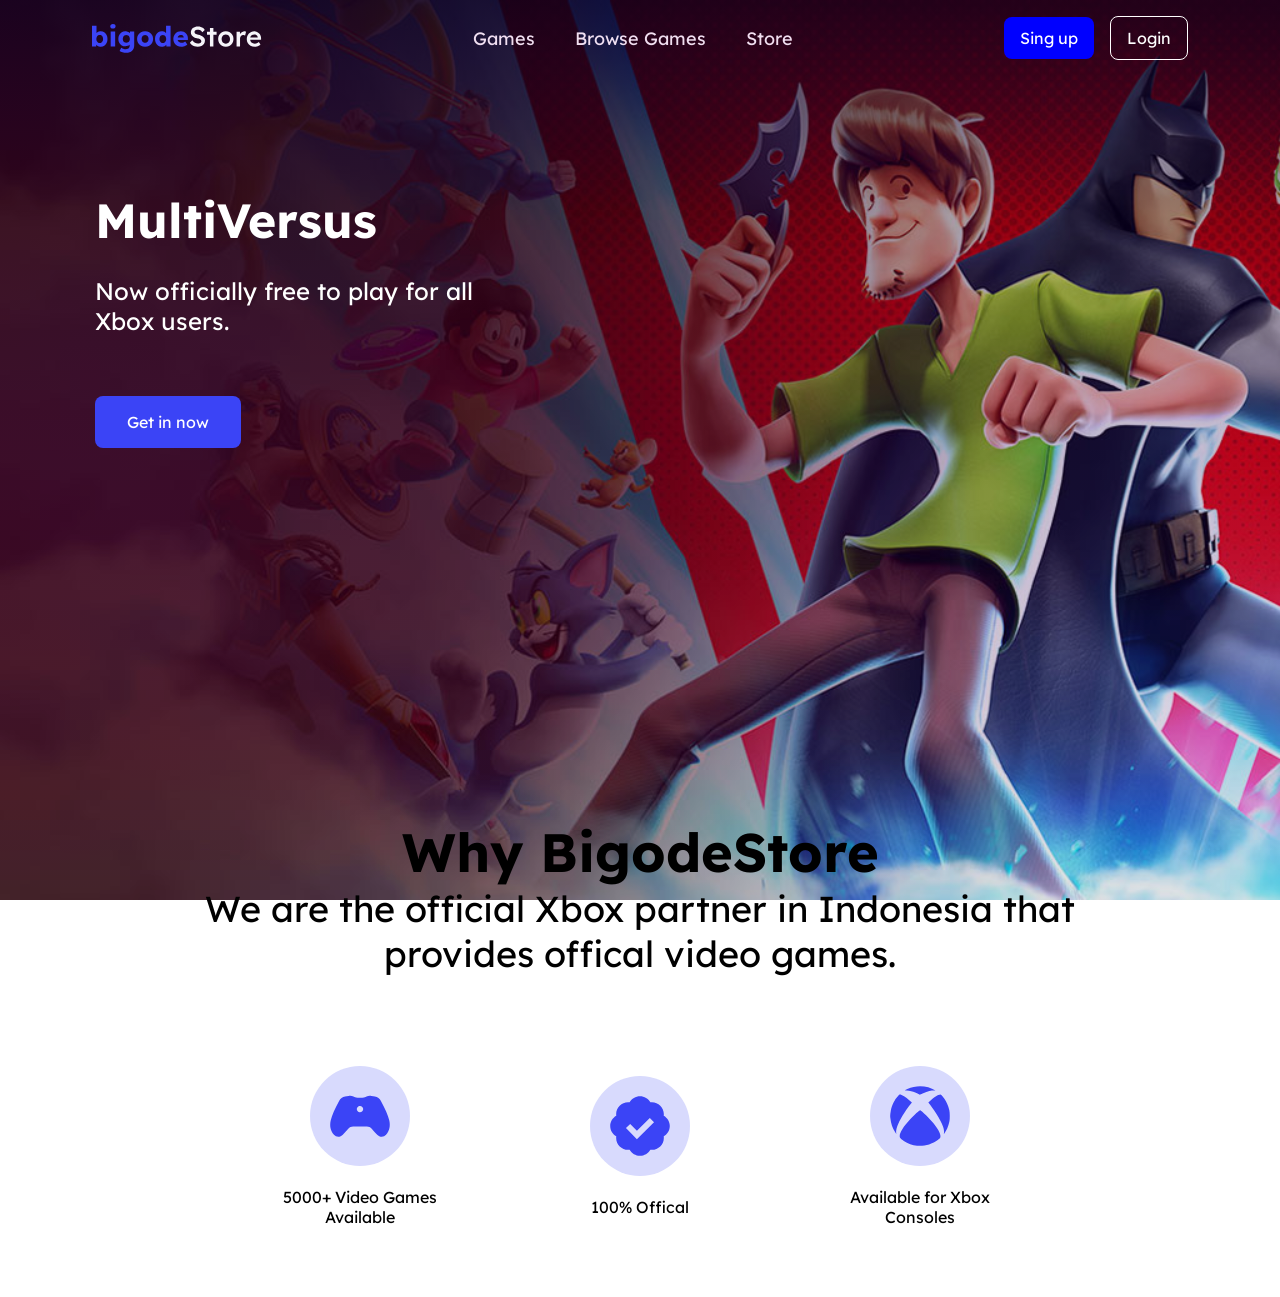
==== Pag-Store-main/pag store/index.html @ 2fd3e4ef "Aula 10 - Pagina Store: clone de pagina de loja com CSS e SVG" ====
<!DOCTYPE html>
<html lang="pt-br">

<head>
    <meta charset="UTF-8">
    <meta name="viewport" content="width=device-width, initial-scale=1.0">
    <title>Pag Store</title>
    <link rel="preconnect" href="https://fonts.googleapis.com">
    <link rel="preconnect" href="https://fonts.gstatic.com" crossorigin>
    <link
        href="https://fonts.googleapis.com/css2?family=Inter:ital,opsz,wght@0,14..32,100..900;1,14..32,100..900&family=Lexend:wght@100..900&display=swap"
        rel="stylesheet">
    <link rel="stylesheet" href="./css/style.css">

</head>

<body>
    <div class="header-section">
        <header>
            <img src="./img/logo.svg" alt="">
            <nav>
                <a href="#">Games</a>
                <a href="#">Browse Games</a>
                <a href="#">Store</a>
            </nav>
            <div class="btns">
                <a href="#">Sing up</a>
                <a href="#">Login</a>
            </div>


        </header>

        <section id="hero">
            <h1>MultiVersus</h1>
            <p>Now officially free to play for all Xbox users.</p>
            <a href="#">Get in now</a>

        </section>

        <main>

            <section id="why-bidogames">
                <div class="title">

                    <h2>Why BigodeStore</h2>
                    <p>We are the official Xbox partner in Indonesia that
                        provides offical video games.
                    </p>
                </div>

                <div class="cards">

                    <div width="280px" class="card">
                        <img src="./img/control.svg" alt="">
                        <p>5000+ Video Games Available</p>
                    </div>
                    <div width="280px" class="card">
                        <img src="./img/check.svg" alt="">
                        <p>100% Offical</p>
                    </div>
                    <div width="280px" class="card">
                        <img src="./img/xbox.svg" alt="">
                        <p>Available for Xbox Consoles</p>
                    </div>

                </div>

            </section>

        </main>
    </div>
</body>

</html>
---- Pag-Store-main/pag store/css/style.css ----
* {
    margin: 0;
    padding: 0;
    box-sizing: border-box;
    text-decoration: none;
    font-family: "Lexend", sans-serif;
    align-items: center;
}

.header-section {
    height: 100vh;
    background-image: url(../img/banner.svg);
    background-repeat: no-repeat;
    background-size: cover;

    & header {
        display: flex;
        justify-content: space-between;
        padding: 16px 92px;
        align-items: center;

        & nav {
            display: flex;
            gap: 40px;

            & a {
                color: #fefe;
                font-size: 18px;
            }
        }

        .btns {
            display: flex;
            gap: 16px;

            & a {
                padding: 11px 16px;
                border-radius: 8px;
                background-color: blue;
                color: #ffffff;
            }

            & a:last-child {
                background-color: transparent;
                border: 1px solid #ffffff;
            }
        }
    }

    & #hero {
        margin-top: 114px;
        margin-left: 95px;
        color: #ffffff;

        & h1 {

            font-size: 48px;
            margin-bottom: 26px;
        }

        & p {

            width: 417px;
            font-size: 24px;
        }

        & a {
            display: inline-block;
            background-color: #3b44f6;
            padding: 16px 32px;
            border-radius: 8px;
            color: #ffffff;
            margin-top: 60px;


        }


    }


}

main {
    & #why-bidogames {
        margin: auto;
        max-width: 915px;
        padding: 70px 0px;
        display: flex;
        flex-direction: column;
        gap: 90px;
        align-items: center;
        text-align: center;
        margin-top: 300px;

        & .title {
            font-size: 36px;
            color: black;

            &h2 {

                margin-bottom: 16px;
            }

            & p {
                font-size: 18px;
                color: #4B4B4B;
                width: 473px;
            }
        }

        & .cards {

            display: flex;
            justify-content: space-between;


            & .card {
                width: 280px;
                display: flex;
                flex-direction: column;
                align-items: center;
                justify-content: center;
                gap: 21px;
            }

            & img {
                width: 100px;

            }

            & p {

                width: 200px;
            }




        }
    }

}
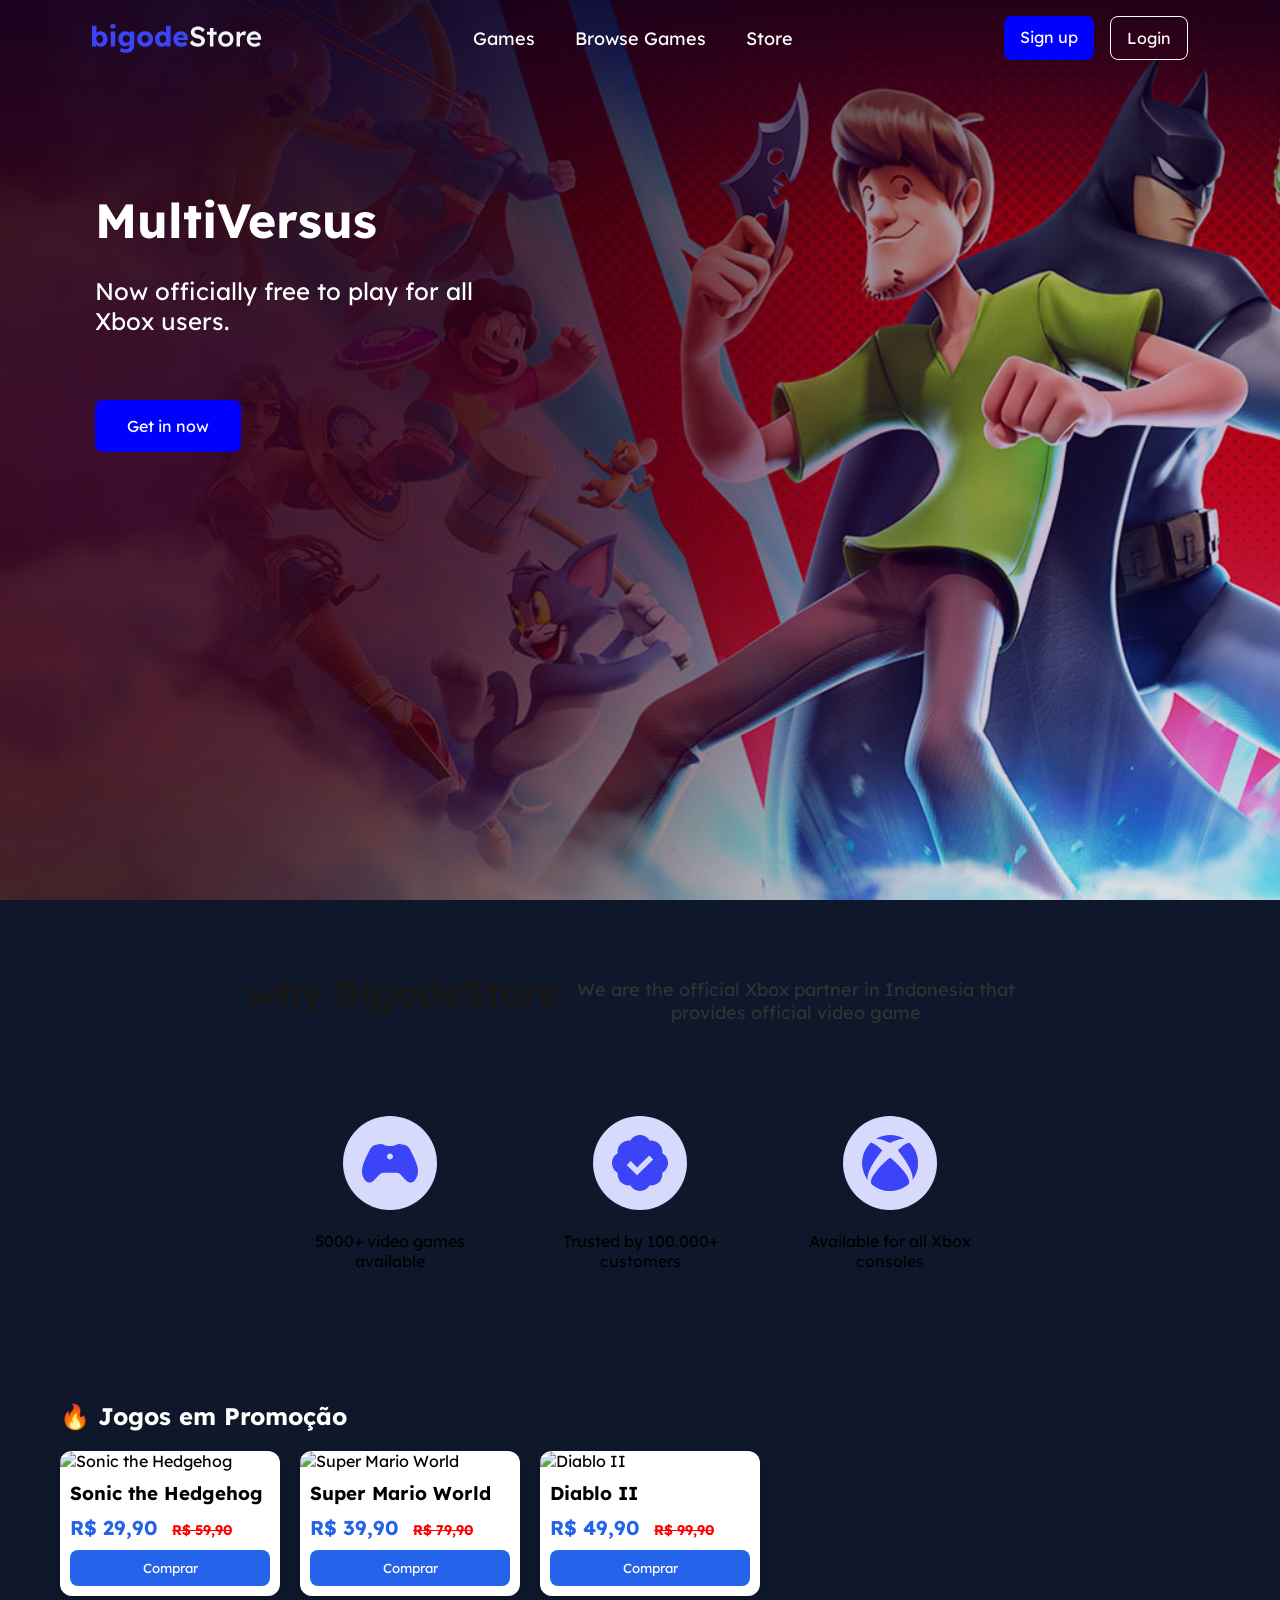
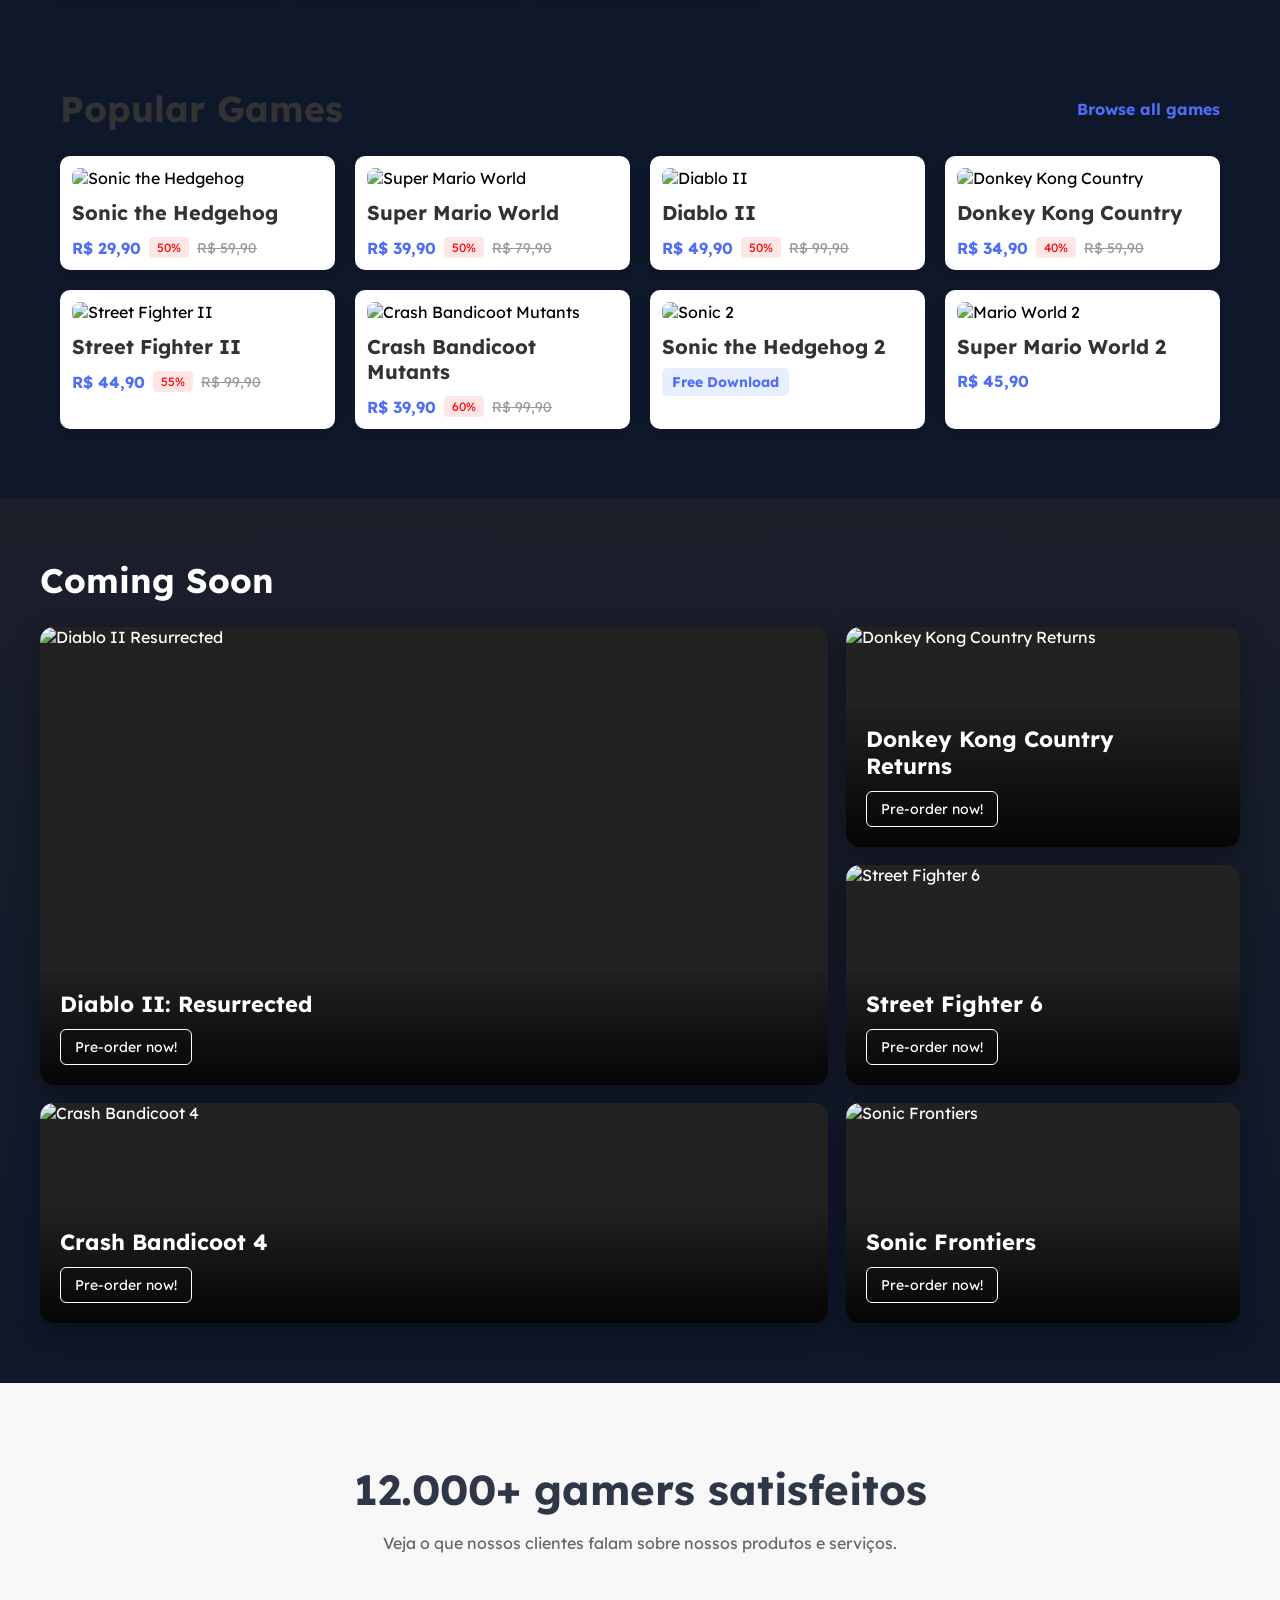
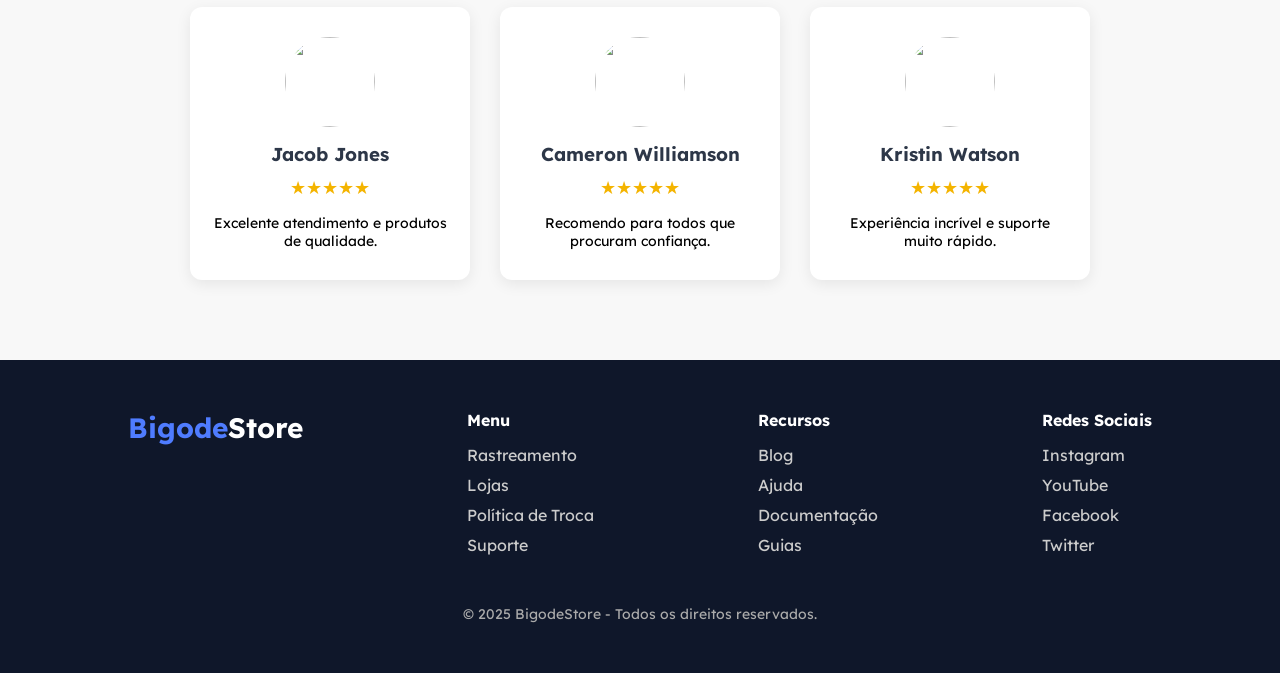
==== commit 25e79990: "Atualizar jogos para classicos (Sonic, Mario, Diablo 2, Donkey Kong, Street Fighter, Crash Bandicoot" ====
--- a/Pag-Store-main/pag store/index.html
+++ b/Pag-Store-main/pag store/index.html
@@ -24,7 +24,7 @@
                 <a href="#">Store</a>
             </nav>
             <div class="btns">
-                <a href="#">Sing up</a>
+                <a href="#">Sign up</a>
                 <a href="#">Login</a>
             </div>
 
@@ -37,39 +37,282 @@
             <a href="#">Get in now</a>
 
         </section>
-
-        <main>
-
-            <section id="why-bidogames">
-                <div class="title">
-
-                    <h2>Why BigodeStore</h2>
-                    <p>We are the official Xbox partner in Indonesia that
-                        provides offical video games.
-                    </p>
+    </div>
+    <main>
+        <section id="why-bigode-store">
+            <div class="title">
+                <h2>why BigodeStore</h2>
+                <p>We are the official Xbox partner in Indonesia that provides official video game</p>
+            </div>
+            <div class="cards">
+                <div class="card">
+                    <img src="./img/icon1.svg" alt="">
+                    <p>5000+ video games available</p>
                 </div>
-
-                <div class="cards">
-
-                    <div width="280px" class="card">
-                        <img src="./img/control.svg" alt="">
-                        <p>5000+ Video Games Available</p>
-                    </div>
-                    <div width="280px" class="card">
-                        <img src="./img/check.svg" alt="">
-                        <p>100% Offical</p>
-                    </div>
-                    <div width="280px" class="card">
-                        <img src="./img/xbox.svg" alt="">
-                        <p>Available for Xbox Consoles</p>
-                    </div>
-
+                <div class="card">
+                    <img src="./img/icon2.svg" alt="">
+                    <p>Trusted by 100.000+ customers</p>
                 </div>
-
-            </section>
-
-        </main>
-    </div>
+                <div class="card">
+                    <img src="./img/icon3.svg" alt="">
+                    <p>Available for all Xbox consoles</p>
+                </div>
+            </div>
+        </section>
+    </main>
+    <section class="promocoes">
+    <h2>🔥 Jogos em Promoção</h2>
+
+    <div class="cards">
+
+        <div class="card">
+            <img src="https://upload.wikimedia.org/wikipedia/en/b/ba/Sonic_the_Hedgehog_1_Genesis.png" alt="Sonic the Hedgehog">
+            <h3>Sonic the Hedgehog</h3>
+            <p class="preco">
+                R$ 29,90
+                <span>R$ 59,90</span>
+            </p>
+            <button>Comprar</button>
+        </div>
+
+        <div class="card">
+            <img src="https://upload.wikimedia.org/wikipedia/en/3/32/Super_Mario_World_Coverart.png" alt="Super Mario World">
+            <h3>Super Mario World</h3>
+            <p class="preco">
+                R$ 39,90
+                <span>R$ 79,90</span>
+            </p>
+            <button>Comprar</button>
+        </div>
+
+        <div class="card">
+            <img src="https://upload.wikimedia.org/wikipedia/en/d/d5/Diablo_II_Coverart.png" alt="Diablo II">
+            <h3>Diablo II</h3>
+            <p class="preco">
+                R$ 49,90
+                <span>R$ 99,90</span>
+            </p>
+            <button>Comprar</button>
+        </div>
+
+    </div>
+</section>
+<section class="popular-games">
+    <div class="title">
+        <h2>Popular Games</h2>
+        <a href="#">Browse all games</a>
+    </div>
+
+    <div class="games-grid">
+
+        <div class="game-card">
+            <img src="https://upload.wikimedia.org/wikipedia/en/b/ba/Sonic_the_Hedgehog_1_Genesis.png" alt="Sonic the Hedgehog">
+            <h3>Sonic the Hedgehog</h3>
+            <div class="price">
+                <span class="new">R$ 29,90</span>
+                <span class="discount">50%</span>
+                <span class="old">R$ 59,90</span>
+            </div>
+        </div>
+
+        <div class="game-card">
+            <img src="https://upload.wikimedia.org/wikipedia/en/3/32/Super_Mario_World_Coverart.png" alt="Super Mario World">
+            <h3>Super Mario World</h3>
+            <div class="price">
+                <span class="new">R$ 39,90</span>
+                <span class="discount">50%</span>
+                <span class="old">R$ 79,90</span>
+            </div>
+        </div>
+
+        <div class="game-card">
+            <img src="https://upload.wikimedia.org/wikipedia/en/d/d5/Diablo_II_Coverart.png" alt="Diablo II">
+            <h3>Diablo II</h3>
+            <div class="price">
+                <span class="new">R$ 49,90</span>
+                <span class="discount">50%</span>
+                <span class="old">R$ 99,90</span>
+            </div>
+        </div>
+
+        <div class="game-card">
+            <img src="https://upload.wikimedia.org/wikipedia/en/1/16/Donkey_Kong_Country_SNES_cover.png" alt="Donkey Kong Country">
+            <h3>Donkey Kong Country</h3>
+            <div class="price">
+                <span class="new">R$ 34,90</span>
+                <span class="discount">40%</span>
+                <span class="old">R$ 59,90</span>
+            </div>
+        </div>
+
+        <div class="game-card">
+            <img src="https://upload.wikimedia.org/wikipedia/en/4/4a/Street_Fighter_II_The_World_Warrior_flyer.png" alt="Street Fighter II">
+            <h3>Street Fighter II</h3>
+            <div class="price">
+                <span class="new">R$ 44,90</span>
+                <span class="discount">55%</span>
+                <span class="old">R$ 99,90</span>
+            </div>
+        </div>
+
+        <div class="game-card">
+            <img src="https://upload.wikimedia.org/wikipedia/en/2/28/Crash_of_the_Titans_Coverart.png" alt="Crash Bandicoot Mutants">
+            <h3>Crash Bandicoot Mutants</h3>
+            <div class="price">
+                <span class="new">R$ 39,90</span>
+                <span class="discount">60%</span>
+                <span class="old">R$ 99,90</span>
+            </div>
+        </div>
+
+        <div class="game-card">
+            <img src="https://upload.wikimedia.org/wikipedia/en/b/ba/Sonic_the_Hedgehog_1_Genesis.png" alt="Sonic 2">
+            <h3>Sonic the Hedgehog 2</h3>
+            <span class="free">Free Download</span>
+        </div>
+
+        <div class="game-card">
+            <img src="https://upload.wikimedia.org/wikipedia/en/3/32/Super_Mario_World_Coverart.png" alt="Mario World 2">
+            <h3>Super Mario World 2</h3>
+            <span class="new">R$ 45,90</span>
+        </div>
+
+    </div>
+</section>
+<section class="coming-soon">
+  <div class="container">
+    <h2>Coming Soon</h2>
+
+    <div class="grid">
+      <div class="card large">
+        <img src="https://upload.wikimedia.org/wikipedia/en/d/d5/Diablo_II_Coverart.png" alt="Diablo II Resurrected">
+        <div class="overlay">
+          <h3>Diablo II: Resurrected</h3>
+          <a href="#">Pre-order now!</a>
+        </div>
+      </div>
+
+      <div class="card small">
+        <img src="https://upload.wikimedia.org/wikipedia/en/1/16/Donkey_Kong_Country_SNES_cover.png" alt="Donkey Kong Country Returns">
+        <div class="overlay">
+          <h3>Donkey Kong Country Returns</h3>
+          <a href="#">Pre-order now!</a>
+        </div>
+      </div>
+
+      <div class="card small">
+        <img src="https://upload.wikimedia.org/wikipedia/en/4/4a/Street_Fighter_II_The_World_Warrior_flyer.png" alt="Street Fighter 6">
+        <div class="overlay">
+          <h3>Street Fighter 6</h3>
+          <a href="#">Pre-order now!</a>
+        </div>
+      </div>
+
+      <div class="card large">
+        <img src="https://upload.wikimedia.org/wikipedia/en/2/28/Crash_of_the_Titans_Coverart.png" alt="Crash Bandicoot 4">
+        <div class="overlay">
+          <h3>Crash Bandicoot 4</h3>
+          <a href="#">Pre-order now!</a>
+        </div>
+      </div>
+
+      <div class="card small">
+        <img src="https://upload.wikimedia.org/wikipedia/en/b/ba/Sonic_the_Hedgehog_1_Genesis.png" alt="Sonic Frontiers">
+        <div class="overlay">
+          <h3>Sonic Frontiers</h3>
+          <a href="#">Pre-order now!</a>
+        </div>
+      </div>
+    </div>
+  </div>
+</section>
+<section class="testimonials">
+
+    <h1>12.000+ gamers satisfeitos</h1>
+
+    <p>
+        Veja o que nossos clientes falam sobre nossos produtos
+        e serviços.
+    </p>
+
+    <div class="cards">
+
+        <div class="card">
+            <img src="https://i.pravatar.cc/150?img=1" alt="">
+            <h3>Jacob Jones</h3>
+            <div class="stars">★★★★★</div>
+            <p>
+                Excelente atendimento e produtos de qualidade.
+            </p>
+        </div>
+
+        <div class="card">
+            <img src="https://i.pravatar.cc/150?img=12" alt="">
+            <h3>Cameron Williamson</h3>
+            <div class="stars">★★★★★</div>
+            <p>
+                Recomendo para todos que procuram confiança.
+            </p>
+        </div>
+
+        <div class="card">
+            <img src="https://i.pravatar.cc/150?img=5" alt="">
+            <h3>Kristin Watson</h3>
+            <div class="stars">★★★★★</div>
+            <p>
+                Experiência incrível e suporte muito rápido.
+            </p>
+        </div>
+
+    </div>
+
+</section>
+
+<footer>
+
+    <div class="footer-container">
+
+        <div class="logo">
+            <span>Bigode</span>Store
+        </div>
+
+        <div class="footer-column">
+            <h4>Menu</h4>
+            <ul>
+                <li><a href="#">Rastreamento</a></li>
+                <li><a href="#">Lojas</a></li>
+                <li><a href="#">Política de Troca</a></li>
+                <li><a href="#">Suporte</a></li>
+            </ul>
+        </div>
+
+        <div class="footer-column">
+            <h4>Recursos</h4>
+            <ul>
+                <li><a href="#">Blog</a></li>
+                <li><a href="#">Ajuda</a></li>
+                <li><a href="#">Documentação</a></li>
+                <li><a href="#">Guias</a></li>
+            </ul>
+        </div>
+
+        <div class="footer-column">
+            <h4>Redes Sociais</h4>
+            <ul>
+                <li><a href="#">Instagram</a></li>
+                <li><a href="#">YouTube</a></li>
+                <li><a href="#">Facebook</a></li>
+                <li><a href="#">Twitter</a></li>
+            </ul>
+        </div>
+
+    </div>
+
+    <div class="copy">
+        © 2025 BigodeStore - Todos os direitos reservados.
+    </div>
+
+</footer>
 </body>
 
 </html>
--- a/Pag-Store-main/pag store/css/style.css
+++ b/Pag-Store-main/pag store/css/style.css
@@ -4,7 +4,6 @@
     box-sizing: border-box;
     text-decoration: none;
     font-family: "Lexend", sans-serif;
-    align-items: center;
 }
 
 .header-section {
@@ -24,7 +23,7 @@
             gap: 40px;
 
             & a {
-                color: #fefe;
+                color: #fefefe;
                 font-size: 18px;
             }
         }
@@ -45,6 +44,7 @@
                 border: 1px solid #ffffff;
             }
         }
+
     }
 
     & #hero {
@@ -53,91 +53,484 @@
         color: #ffffff;
 
         & h1 {
-
             font-size: 48px;
             margin-bottom: 26px;
         }
 
         & p {
-
             width: 417px;
             font-size: 24px;
         }
 
         & a {
             display: inline-block;
-            background-color: #3b44f6;
+            background-color: blue;
             padding: 16px 32px;
             border-radius: 8px;
             color: #ffffff;
-            margin-top: 60px;
-
-
-        }
-
-
+            margin-top: 64px;
+        }
     }
-
-
 }
 
 main {
-    & #why-bidogames {
+    & #why-bigode-store {
+        max-width: 915px;
         margin: auto;
-        max-width: 915px;
         padding: 70px 0px;
         display: flex;
+        gap: 60px;
         flex-direction: column;
-        gap: 90px;
         align-items: center;
         text-align: center;
-        margin-top: 300px;
 
         & .title {
-            font-size: 36px;
-            color: black;
-
-            &h2 {
-
+            & h2 {
+                color: #181818;
+                font-size: 36px;
                 margin-bottom: 16px;
             }
 
             & p {
                 font-size: 18px;
-                color: #4B4B4B;
+                color: #323232;
                 width: 473px;
+
             }
         }
 
         & .cards {
-
             display: flex;
             justify-content: space-between;
 
-
             & .card {
-                width: 280px;
+                width: 250px;
                 display: flex;
                 flex-direction: column;
+                justify-content: center;
                 align-items: center;
-                justify-content: center;
                 gap: 21px;
+
+                & img {
+                    width: 94px;
+                }
+
+                & p {
+                    width: 202px;
+                }
             }
-
-            & img {
-                width: 100px;
-
-            }
-
-            & p {
-
-                width: 200px;
-            }
-
-
-
-
         }
     }
-
+}
+
+body{
+    background:#0f172a;
+}
+
+.promocoes{
+    max-width:1200px;
+    margin:40px auto;
+    padding:20px;
+}
+
+.promocoes h2{
+    color:white;
+    margin-bottom:20px;
+}
+
+.promocoes .cards{
+    display:flex;
+    gap:20px;
+    flex-wrap:wrap;
+}
+
+.promocoes .card{
+    background:white;
+    width:220px;
+    border-radius:12px;
+    overflow:hidden;
+    box-shadow:0 4px 10px rgba(0,0,0,.2);
+    transition:.3s;
+}
+
+.promocoes .card:hover{
+    transform:translateY(-5px);
+}
+
+.promocoes .card img{
+    width:100%;
+    height:250px;
+    object-fit:cover;
+}
+
+.promocoes .card h3{
+    padding:10px;
+}
+
+.preco{
+    color:#2563eb;
+    font-size:20px;
+    font-weight:bold;
+    padding:0 10px;
+}
+
+.preco span{
+    color:red;
+    font-size:14px;
+    text-decoration:line-through;
+    margin-left:8px;
+}
+
+.promocoes .card button{
+    width:calc(100% - 20px);
+    margin:10px;
+    padding:10px;
+    border:none;
+    background:#2563eb;
+    color:white;
+    border-radius:8px;
+    cursor:pointer;
+}
+
+.promocoes .card button:hover{
+    background:#1d4ed8;
+}
+
+
+.popular-games{
+    max-width:1200px;
+    margin:50px auto;
+    padding:20px;
+}
+
+.title{
+    display:flex;
+    justify-content:space-between;
+    align-items:center;
+    margin-bottom:25px;
+}
+
+.title h2{
+    font-size:36px;
+    color:#333;
+}
+
+.title a{
+    text-decoration:none;
+    color:#4f6df5;
+    font-weight:bold;
+}
+
+.games-grid{
+    display:grid;
+    grid-template-columns:repeat(auto-fit,minmax(220px,1fr));
+    gap:20px;
+}
+
+.game-card{
+    background:#fff;
+    border-radius:10px;
+    padding:12px;
+    box-shadow:0 2px 8px rgba(0,0,0,.08);
+    transition:.3s;
+}
+
+.game-card:hover{
+    transform:translateY(-5px);
+}
+
+.game-card img{
+    width:100%;
+    height:220px;
+    object-fit:cover;
+    border-radius:8px;
+}
+
+.game-card h3{
+    margin:12px 0;
+    color:#333;
+    font-size:20px;
+}
+
+.price{
+    display:flex;
+    align-items:center;
+    gap:8px;
+    flex-wrap:wrap;
+}
+
+.new{
+    color:#4f6df5;
+    font-weight:bold;
+}
+
+.discount{
+    background:#ffe6e6;
+    color:red;
+    padding:3px 8px;
+    border-radius:4px;
+    font-size:12px;
+}
+
+.old{
+    color:#999;
+    text-decoration:line-through;
+    font-size:14px;
+}
+
+.free{
+    background:#e7efff;
+    color:#4f6df5;
+    padding:5px 10px;
+    border-radius:5px;
+    font-size:14px;
+    font-weight:bold;
+}
+
+.coming-soon{
+  padding:60px 20px;
+  background:linear-gradient(to bottom, #1b1f2a, #0f172a);
+  color:#fff;
+}
+
+.container{
+  max-width:1200px;
+  margin:0 auto;
+}
+
+.coming-soon h2{
+  font-size:34px;
+  margin-bottom:25px;
+  font-weight:700;
+}
+
+.grid{
+  display:grid;
+  grid-template-columns:2fr 1fr;
+  gap:18px;
+}
+
+.coming-soon .card{
+  position:relative;
+  overflow:hidden;
+  border-radius:14px;
+  min-height:220px;
+  background:#222;
+  box-shadow:0 8px 25px rgba(0,0,0,.35);
+  width:auto;
+  padding:0;
+}
+
+.coming-soon .card img{
+  width:100%;
+  height:100%;
+  object-fit:cover;
+  display:block;
+  transition:.3s;
+  border-radius:0;
+}
+
+.coming-soon .card:hover img{
+  transform:scale(1.05);
+}
+
+.overlay{
+  position:absolute;
+  left:0;
+  bottom:0;
+  width:100%;
+  padding:20px;
+  background:linear-gradient(to top, rgba(0,0,0,.85), rgba(0,0,0,.05));
+}
+
+.overlay h3{
+  font-size:22px;
+  line-height:1.2;
+  margin-bottom:12px;
+  max-width:90%;
+  color:#fff;
+}
+
+.overlay a{
+  display:inline-block;
+  padding:8px 14px;
+  border:1px solid #fff;
+  color:#fff;
+  text-decoration:none;
+  border-radius:6px;
+  font-size:14px;
+  transition:.3s;
+}
+
+.overlay a:hover{
+  background:#fff;
+  color:#000;
+}
+
+.large{
+  min-height:420px;
+}
+
+.small{
+  min-height:200px;
+}
+
+/* posição dos cards na grade */
+.large:nth-child(1){
+  grid-row:span 2;
+}
+
+.small:nth-child(2){
+  grid-column:2;
+  grid-row:1;
+}
+
+.small:nth-child(3){
+  grid-column:2;
+  grid-row:2;
+}
+
+.large:nth-child(4){
+  grid-column:1;
+  grid-row:3;
+}
+
+.small:nth-child(5){
+  grid-column:2;
+  grid-row:3;
+}
+
+@media (max-width: 900px){
+  .grid{
+    grid-template-columns:1fr;
+  }
+
+  .large:nth-child(1),
+  .small:nth-child(2),
+  .small:nth-child(3),
+  .large:nth-child(4),
+  .small:nth-child(5){
+    grid-column:auto;
+    grid-row:auto;
+  }
+
+  .large,
+  .small{
+    min-height:240px;
+  }
+}
+
+/* Seção depoimentos */
+.testimonials{
+    padding:80px 20px;
+    text-align:center;
+    background:#f8f8f8;
+}
+
+.testimonials h1{
+    font-size:42px;
+    color:#2d3748;
+    margin-bottom:15px;
+}
+
+.testimonials > p{
+    color:#666;
+    max-width:600px;
+    margin:0 auto 50px;
+    line-height:1.6;
+}
+
+.testimonials .cards{
+    display:flex;
+    justify-content:center;
+    gap:30px;
+    flex-wrap:wrap;
+}
+
+.testimonials .card{
+    background:#fff;
+    width:280px;
+    padding:30px 20px;
+    border-radius:12px;
+    box-shadow:0 4px 15px rgba(0,0,0,0.08);
+    transition:0.3s;
+}
+
+.testimonials .card:hover{
+    transform:translateY(-5px);
+}
+
+.testimonials .card img{
+    width:90px;
+    height:90px;
+    border-radius:50%;
+    object-fit:cover;
+    margin-bottom:15px;
+}
+
+.testimonials .card h3{
+    color:#2d3748;
+    margin-bottom:10px;
+}
+
+.stars{
+    color:#f4b400;
+    font-size:18px;
+    margin-bottom:15px;
+}
+
+.testimonials .card p{
+    font-size:14px;
+    margin:0;
+}
+
+/* Rodapé */
+footer{
+    background:#0f172a;
+    color:#fff;
+    padding:50px 10%;
+}
+
+.footer-container{
+    display:flex;
+    justify-content:space-between;
+    flex-wrap:wrap;
+    gap:40px;
+}
+
+.logo{
+    font-size:28px;
+    font-weight:bold;
+}
+
+.logo span{
+    color:#4f7cff;
+}
+
+.footer-column h4{
+    margin-bottom:15px;
+}
+
+.footer-column ul{
+    list-style:none;
+}
+
+.footer-column ul li{
+    margin-bottom:10px;
+}
+
+.footer-column ul li a{
+    color:#ccc;
+    text-decoration:none;
+}
+
+.footer-column ul li a:hover{
+    color:#fff;
+}
+
+.copy{
+    text-align:center;
+    margin-top:40px;
+    color:#aaa;
+    font-size:14px;
 }
